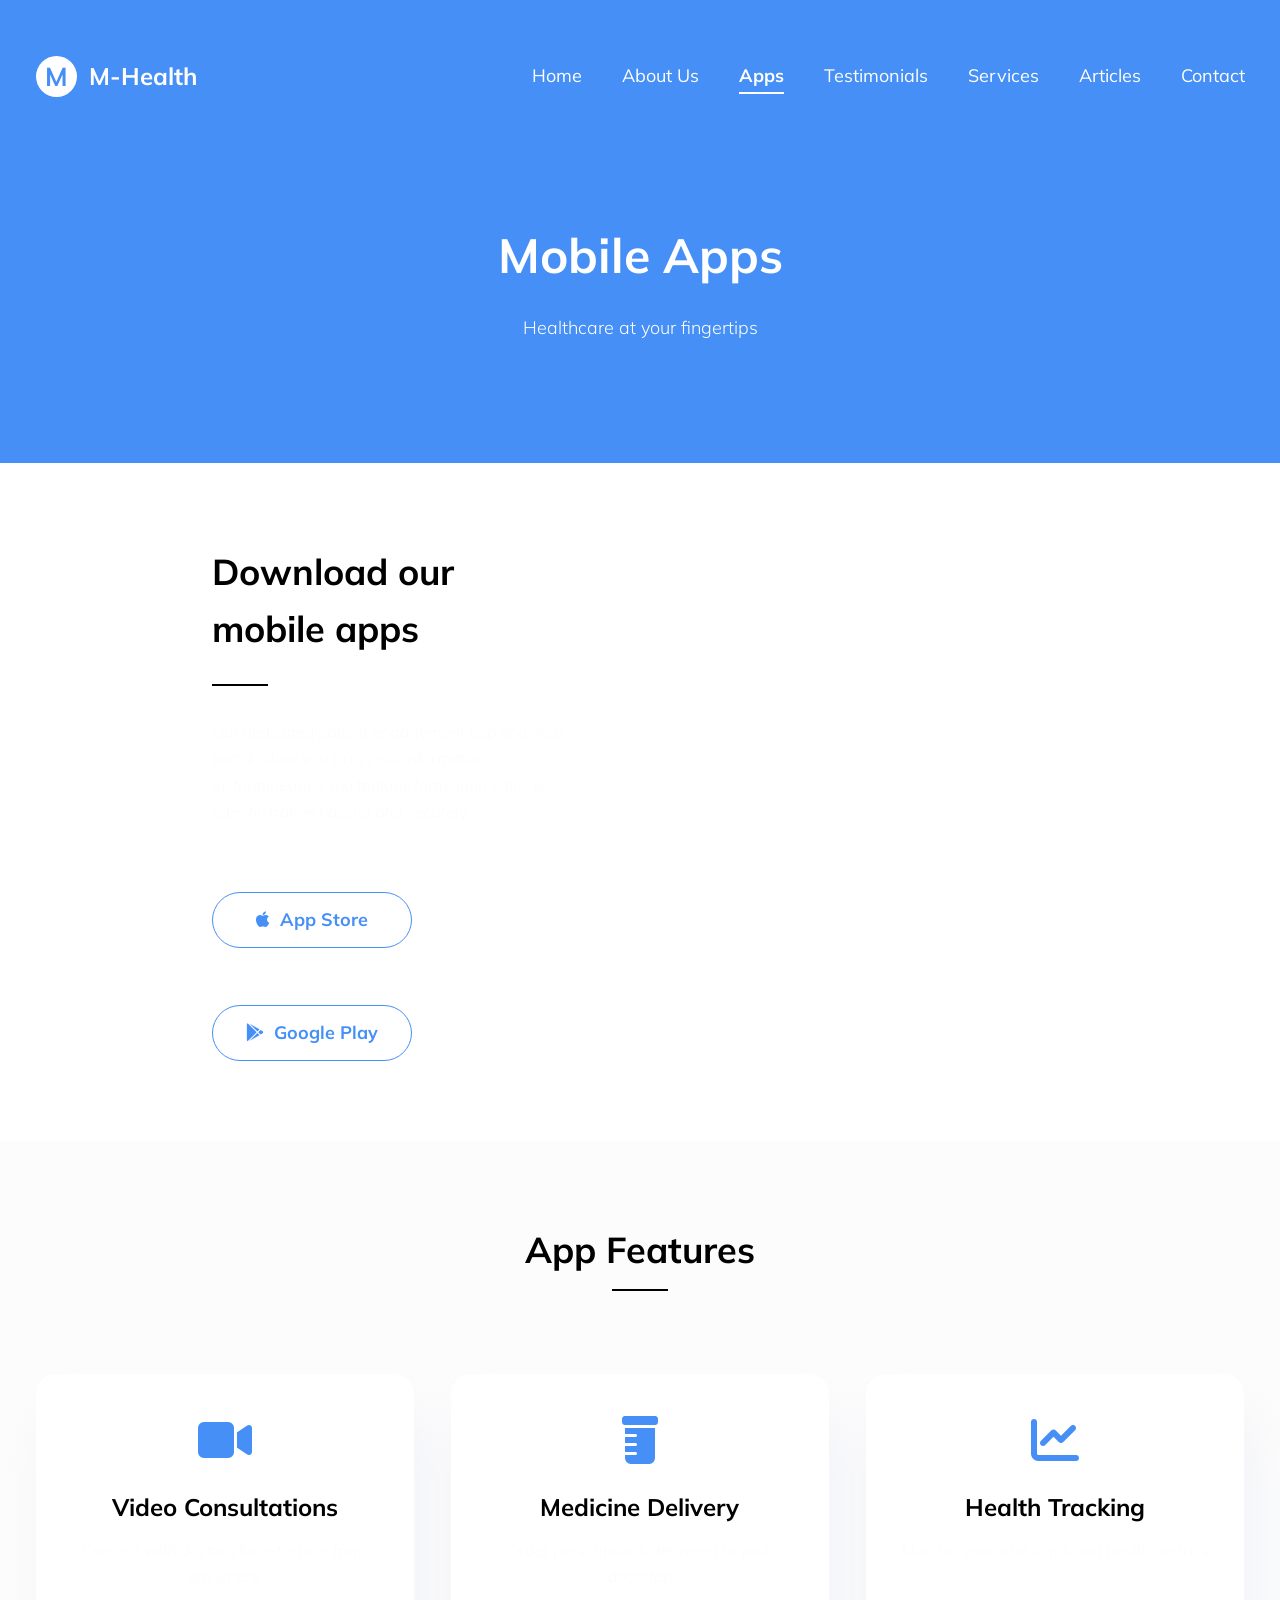
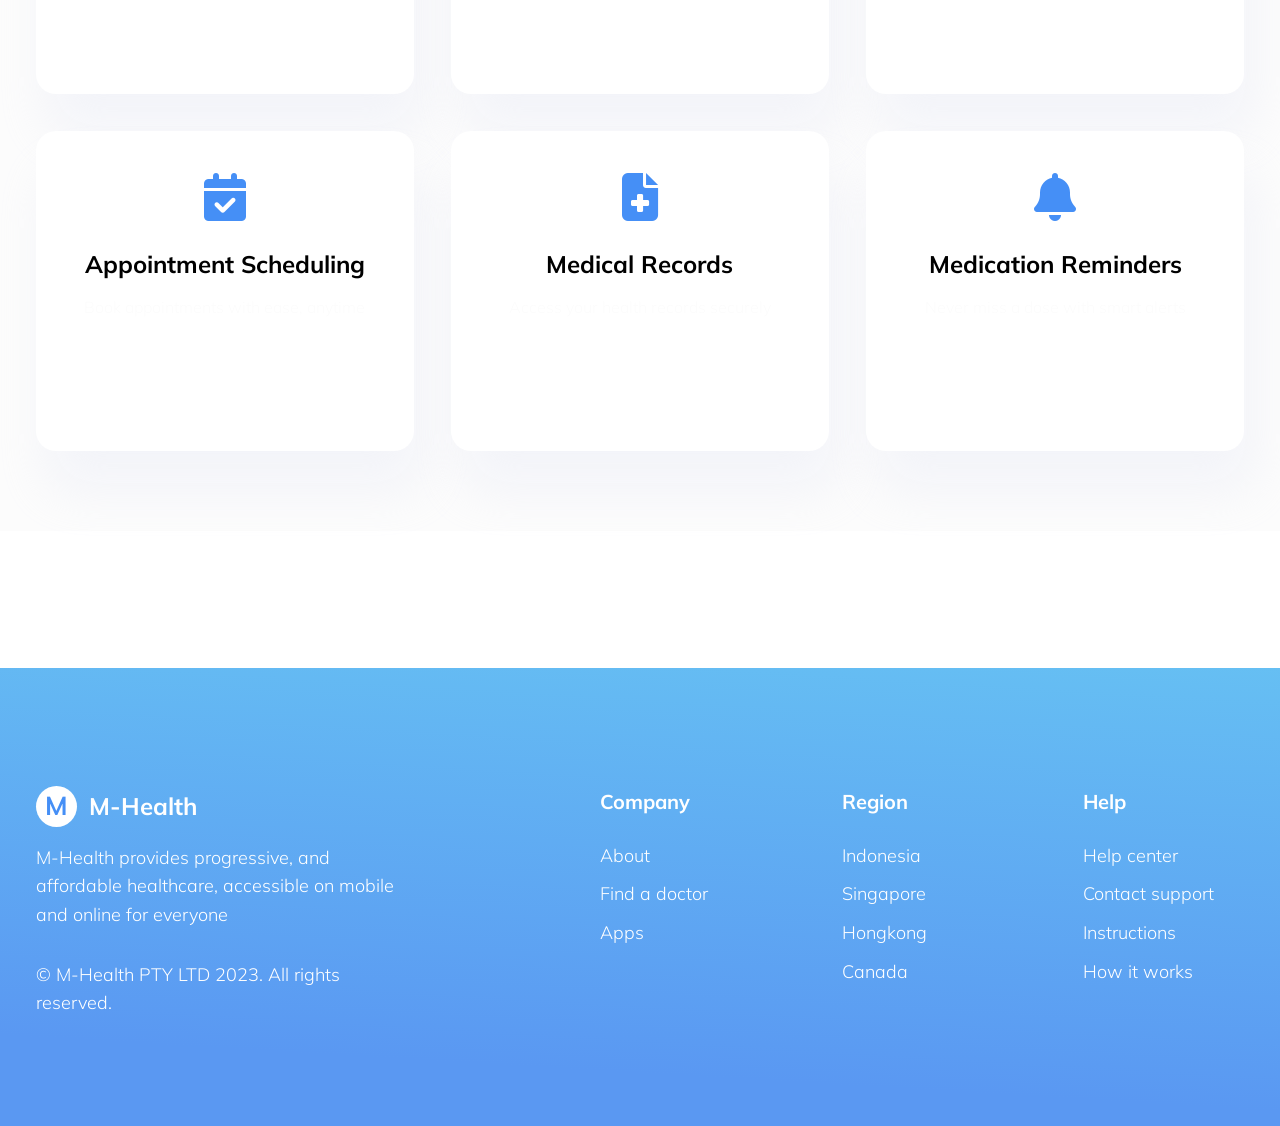
==== apps.html @ 5f9c0280 "updated some pages" ====
<!doctype html>
<html>
  <head>
    <meta charset="utf-8" />
    <meta http-equiv="X-UA-Compatible" content="IE=edge" />
    <title>M-Health - Mobile Apps</title>
    <meta name="description" content="Download our mobile apps" />
    <meta name="viewport" content="width=device-width, initial-scale=1" />
    <!-- font awesome -->
    <link
      rel="stylesheet"
      href="https://cdnjs.cloudflare.com/ajax/libs/font-awesome/6.4.0/css/all.min.css"
      integrity="sha512-iecdLmaskl7CVkqkXNQ/ZH/XLlvWZOJyj7Yy7tcenmpD1ypASozpmT/E0iPtmFIB46ZmdtAc9eNBvH0H/ZpiBw=="
      crossorigin="anonymous"
      referrerpolicy="no-referrer"
    />
    <!-- custom css -->
    <link rel="stylesheet" href="assets/css/main.css" />
    <link rel="stylesheet" href="assets/css/utilities.css" />
    <!-- normalize.css -->
    <link
      rel="stylesheet"
      href="https://cdnjs.cloudflare.com/ajax/libs/normalize/8.0.1/normalize.min.css"
      integrity="sha512-NhSC1YmyruXifcj/KFRWoC561YpHpc5Jtzgvbuzx5VozKpWvQ+4nXhPdFgmx8xqexRcpAglTj9sIBWINXa8x5w=="
      crossorigin="anonymous"
      referrerpolicy="no-referrer"
    />
  </head>
  <body>
    <div class="page-wrapper">
      <!-- header -->
      <header class="header" style="min-height: auto; padding-bottom: 60px;">
        <nav class="navbar">
          <div class="container">
            <div
              class="navbar-content d-flex justify-content-between align-items-center"
            >
              <div
                class="brand-and-toggler d-flex align-items-center justify-content-between"
              >
                <a href="index.html" class="navbar-brand d-flex align-items-center">
                  <span class="brand-shape d-inline-block text-white">M</span>
                  <span class="brand-text fw-7">M-Health</span>
                </a>
                <button type="button" class="d-none navbar-show-btn">
                  <i class="fas fa-bars"></i>
                </button>
              </div>

              <div class="navbar-box">
                <button type="button" class="navbar-hide-btn">
                  <i class="fas fa-times"></i>
                </button>

                <ul class="navbar-nav d-flex align-items-center">
                  <li class="nav-item">
                    <a href="index.html" class="nav-link text-white text-nowrap">Home</a>
                  </li>
                  <li class="nav-item">
                    <a href="about.html" class="nav-link text-white text-nowrap">About Us</a>
                  </li>
                  <li class="nav-item">
                    <a href="apps.html" class="nav-link text-white nav-active text-nowrap">Apps</a>
                  </li>
                  <li class="nav-item">
                    <a href="testimonials.html" class="nav-link text-white text-nowrap">Testimonials</a>
                  </li>
                  <li class="nav-item">
                    <a href="services.html" class="nav-link text-white text-nowrap">Services</a>
                  </li>
                  <li class="nav-item">
                    <a href="articles.html" class="nav-link text-white text-nowrap">Articles</a>
                  </li>
                  <li class="nav-item">
                    <a href="contact.html" class="nav-link text-white text-nowrap">Contact</a>
                  </li>
                </ul>
              </div>
            </div>
          </div>
        </nav>

        <div class="container">
          <div class="text-center" style="padding: 40px 0;">
            <h1 class="text-white" style="font-size: 48px;">Mobile Apps</h1>
            <p class="text-white" style="font-size: 18px; max-width: 600px; margin: 20px auto;">Healthcare at your fingertips</p>
          </div>
        </div>
      </header>
      <!-- end of header -->

      <main>
        <section class="sc-grid-two" style="padding: 80px 0;">
          <div class="container">
            <div class="grid-content d-grid align-items-center">
              <div class="grid-text">
                <div class="content-wrapper text-start">
                  <div class="title-box">
                    <h3 class="title-box-name">Download our mobile apps</h3>
                    <div class="title-separator mx-auto"></div>
                  </div>
                  <p class="text title-box-text">
                    Our dedicated patient engagement app and web portal allow
                    you to access information instantaneously (no tedious form,
                    long calls, or administrative hassle) and securely
                  </p>
                  <div style="display: flex; gap: 20px; margin-top: 30px; flex-wrap: wrap;">
                    <a href="#" class="btn btn-primary-outline">
                      <i class="fab fa-apple" style="margin-right: 10px;"></i>
                      App Store
                    </a>
                    <a href="#" class="btn btn-primary-outline">
                      <i class="fab fa-google-play" style="margin-right: 10px;"></i>
                      Google Play
                    </a>
                  </div>
                </div>
              </div>
              <div class="grid-img">
                <img src="assets/images/download-image.png" alt="" />
              </div>
            </div>
          </div>
        </section>

        <section class="sc-grid-one" style="background-color: var(--clr-gray); padding: 80px 0;">
          <div class="container">
            <div class="title-box text-center">
              <h3 class="title-box-name">App Features</h3>
              <div class="title-separator mx-auto"></div>
            </div>
            <div class="services-list">
              <div class="services-item" style="text-align: center;">
                <div class="item-icon">
                  <i class="fas fa-video" style="font-size: 48px; color: var(--clr-blue);"></i>
                </div>
                <h5 class="item-title fw-7">Video Consultations</h5>
                <p class="text">Connect with doctors face-to-face from anywhere</p>
              </div>
              <div class="services-item" style="text-align: center;">
                <div class="item-icon">
                  <i class="fas fa-prescription-bottle" style="font-size: 48px; color: var(--clr-blue);"></i>
                </div>
                <h5 class="item-title fw-7">Medicine Delivery</h5>
                <p class="text">Order prescriptions delivered to your doorstep</p>
              </div>
              <div class="services-item" style="text-align: center;">
                <div class="item-icon">
                  <i class="fas fa-chart-line" style="font-size: 48px; color: var(--clr-blue);"></i>
                </div>
                <h5 class="item-title fw-7">Health Tracking</h5>
                <p class="text">Monitor your vital signs and health metrics</p>
              </div>
              <div class="services-item" style="text-align: center;">
                <div class="item-icon">
                  <i class="fas fa-calendar-check" style="font-size: 48px; color: var(--clr-blue);"></i>
                </div>
                <h5 class="item-title fw-7">Appointment Scheduling</h5>
                <p class="text">Book appointments with ease, anytime</p>
              </div>
              <div class="services-item" style="text-align: center;">
                <div class="item-icon">
                  <i class="fas fa-file-medical" style="font-size: 48px; color: var(--clr-blue);"></i>
                </div>
                <h5 class="item-title fw-7">Medical Records</h5>
                <p class="text">Access your health records securely</p>
              </div>
              <div class="services-item" style="text-align: center;">
                <div class="item-icon">
                  <i class="fas fa-bell" style="font-size: 48px; color: var(--clr-blue);"></i>
                </div>
                <h5 class="item-title fw-7">Medication Reminders</h5>
                <p class="text">Never miss a dose with smart alerts</p>
              </div>
            </div>
          </div>
        </section>
      </main>

      <footer class="footer">
        <div class="container">
          <div class="footer-content">
            <div class="footer-list d-grid text-white">
              <div class="footer-item">
                <a href="index.html" class="navbar-brand d-flex align-items-center">
                  <span class="brand-shape d-inline-block text-white">M</span>
                  <span class="brand-text fw-7">M-Health</span>
                </a>
                <p class="text-white">
                  M-Health provides progressive, and affordable healthcare,
                  accessible on mobile and online for everyone
                </p>
                <p class="text-white copyright-text">
                  &copy; M-Health PTY LTD 2023. All rights reserved.
                </p>
              </div>

              <div class="footer-item">
                <h3 class="footer-item-title">Company</h3>
                <ul class="footer-links">
                  <li><a href="about.html">About</a></li>
                  <li><a href="services.html">Find a doctor</a></li>
                  <li><a href="apps.html">Apps</a></li>
                </ul>
              </div>

              <div class="footer-item">
                <h3 class="footer-item-title">Region</h3>
                <ul class="footer-links">
                  <li><a href="#">Indonesia</a></li>
                  <li><a href="#">Singapore</a></li>
                  <li><a href="#">Hongkong</a></li>
                  <li><a href="#">Canada</a></li>
                </ul>
              </div>

              <div class="footer-item">
                <h3 class="footer-item-title">Help</h3>
                <ul class="footer-links">
                  <li><a href="contact.html">Help center</a></li>
                  <li><a href="contact.html">Contact support</a></li>
                  <li><a href="about.html">Instructions</a></li>
                  <li><a href="about.html">How it works</a></li>
                </ul>
              </div>
            </div>
          </div>
        </div>

        <div class="footer-element-1">
          <img src="assets/images/element-img-4.png" alt="" />
        </div>
        <div class="footer-element-2">
          <img src="assets/images/element-img-5.png" alt="" />
        </div>
      </footer>
    </div>

    <!-- jquery cdn -->
    <script
      src="https://code.jquery.com/jquery-3.6.4.js"
      integrity="sha256-a9jBBRygX1Bh5lt8GZjXDzyOB+bWve9EiO7tROUtj/E="
      crossorigin="anonymous"
    ></script>
    <!-- custom js -->
    <script src="assets/js/script.js"></script>
  </body>
</html>
---- assets/css/main.css ----
@import url('https://fonts.googleapis.com/css2?family=Mulish:ital,wght@0,200;0,300;0,400;0,500;0,600;0,700;0,800;0,900;0,1000;1,200;1,300;1,400;1,500;1,600;1,700;1,800;1,900;1,1000&display=swap');


:root{
    --clr-blue: #458ff6;
    --clr-black: #000;
    --clr-white: #fff;
    --clr-gray: #fcfcfc;
    --clr-dark-blue: #233348;
    --clr-dark-purple: #1f1534;
    --font-family-mulish: 'Mulish', sans-serif;
    --transition-default: all 300ms ease-in-out;
}

html{
    scroll-behavior: smooth;
    -moz-osx-font-smoothing: grayscale;
    -webkit-font-smoothing: antialiased;
    text-rendering: optimizeLegibility;
    -webkit-text-size-adjust: 100%;
}

/* some resets & configuration */
*,
*::before,
*::after{
    box-sizing: border-box;
    margin: 0;
    padding: 0;
}

ul, ol{
    list-style-type: none;
}
a{
    text-decoration: none;
    color: unset;
    transition: var(--transition-default);
}

a:focus, a:hover{
    color: unset;
}

img, picture, video, canvas, svg{
    max-width: 100%;
    display: block;
}
input, button, textarea, select{
    font: inherit;
    outline: 0;
}
h1, h2, h3, h4, h5, h6{
    overflow-wrap: break-word;
}
textarea{
    resize: none;
}
img, object, embed, video{
    max-width: 100%;
}

body{
    font-family: var(--font-family-mulish);
    line-height: 1.6;
    height: 100%;
    font-weight: 300;
}

button{
    background-color: transparent;
    border: none;
    cursor: pointer;
}
.page-wrapper{
    overflow: hidden!important;
}

/* header section  & navbar */
.header{
    position: relative;
    min-height: 100vh;
    background-color: var(--clr-blue);
}
.header *{
    color: var(--clr-white);
}
.navbar{
    padding: 56px 0 80px 0;
}
.brand-and-toggler{
    width: 100%;
}
.navbar-content{
    height: 41px;
}
.navbar-brand .brand-shape{
    width: 41px;
    height: 41px;
    border-radius: 50%;
    background-color: var(--clr-white);
    font-size: 26px;
    display: flex;
    align-items: center;
    justify-content: center;
    font-weight: 700;
    margin-right: 12px;
    color: var(--clr-blue);
}

.navbar-brand .brand-text{
    color: var(--clr-white);
    font-size: 24px;
}
.nav-item{
    margin-left: 40px;
}
.nav-link{
    font-weight: 400;
    font-size: 18px;
}
.nav-link:hover{
    opacity: 0.9;
}
.nav-link.nav-active{
    position: relative;
    color: var(--clr-white);
    font-weight: 700;
    opacity: 1;
}
.nav-link.nav-active::after{
    content: "";
    position: absolute;
    bottom: -7px;
    left: 0;
    width: 100%;
    height: 2px;
    background-color: var(--clr-white);
}
.navbar-show-btn{
    font-size: 24px;
    cursor: pointer;
}

.navbar-hide-btn{
    display: none;
    cursor: pointer;
    transition: var(--transition-default);
}
.navbar-hide-btn:hover{
    opacity: 0.8;
}
.element-one{
    position: absolute;
    top: calc(56px + 41px + 63px);
    left: 0;
}
.element-one img{
    width: 60px;
    margin-left: 60px;
}

/* banner */
.banner-title{
    font-size: 48px;
    line-height: 1.166;
}
.banner-content{
    display: grid;
    column-gap: 20px;
    grid-template-columns: repeat(2, 1fr);
    align-items: center;
}
.banner-left .content-wrapper{
    /* max-width: 445px; */
    margin-left: 80px;
}
.banner-left .content-wrapper p{
    max-width: 340px;
}
.banner-left .text{
    margin-top: 25px;
    margin-bottom: 45px;
}

/* services */
.sc-services{
    padding-top: 179px;
    padding-bottom: 115.9px;
    position: relative;
    overflow: hidden;
}
.sc-services .content-wrapper{
    max-width: 670px;
    margin-right: auto;
    margin-left: auto;
}
.sc-services .content-wrapper .text{
    line-height: 1.6667;
}
.services-list{
    margin-top: calc(83px - 18.5px);
    margin-bottom: -18.5px;
    margin-right: -18.5px;
    margin-left: -18.5px;
    display: flex;
    flex-wrap: wrap;
}
.services-item{
    box-shadow: 10px 40px 50px 0px #e5e9f666;
    background-color: var(--clr-white);
    border-radius: 20px;
    width: 320px;
    min-height: 320px;
    padding: 42px 32px;
    margin: 18.5px;
    width: calc(33.3333% - 37px);
    transition: var(--transition-default);
}
.services-item:hover{
    box-shadow:  rgba(0, 0, 0, 0.1) 0 20px 25px -5px, rgba(0, 0, 0, 0.04) 0 10px 10px -5px;
}
.services-item .item-title{
    font-size: 24px;
    margin-top: 22px;
    margin-bottom: 12px;
}
.services-shape{
    position: absolute;
    z-index: -1;
    top: 290px;
    left: -70px;
}
.services-main-btn{
    margin-top: 69px;
}

/* grid block one */
.grid-content .content-wrapper{
    max-width: 360px;
}
.grid-content{
    grid-template-columns: repeat(2, 1fr);
    column-gap: 137px;
}
.grid-content .title-box .title-separator{
    margin-left: 0;
    margin-top: 26px;
}
.title-box-text{
    margin-bottom: 24px;
}
.grid-content .text{
    line-height: 1.667;
}
.grid-content .btn{
    margin-top: 37px;
}

/* grid one */
.sc-grid-one{
    padding: 115.5px 0 114.5px 0;
    background-color: var(--clr-gray);
}
.sc-grid-one .grid-content .title-box .title-separator{
    background-color: var(--clr-white);
}

/* grid two */
.sc-grid-two{
    padding: 114.5px 0 125px 0;
}
.sc-grid-two .grid-content .grid-img{
    order: 2;
    margin-right: 60px;
}
/* .sc-grid-two .grid-content .grid-text .content-wrapper{
    max-width: 480px;
} */
.sc-grid-two .btn:hover img{
    filter: invert(100%) brightness(100);
}
.sc-grid-two .grid-content .grid-text{
    margin-left: auto;
}
.sc-grid-two .btn img{
    margin-left: 7px;
}

/* feedback section */
.sc-feedback{
    padding: 125px 0 138px 0;
}
.feedback-content{
    max-width: 1120px;
    background: linear-gradient(208.18deg, #67c3f3 9.05%, #5a98f2 76.74%);
    border-radius: 24px;
    margin-right: auto;
    margin-left: auto;
    min-height: 425px;
    position: relative;
}
.feedback-content .title-box{
    padding-top: 61px;
}
.feedback-content .title-box .title-separator{
    background-color: var(--clr-white);
}
.feedback-content .feedback-element{
    position: absolute;
    right: -50px;
    top: -15px;
    z-index: 1;
}
.feedback-content .feedback-element-2{
    position: absolute;
    bottom: 50px;
    left: -52px;
    z-index: -1;
}
.feedback-item .item-left .item-info{
    margin-left: 29px;
}
.feedback-item{
    padding: 66px 124px 86px;
    align-items: center;
    grid-template-columns: repeat(2, 1fr);
    column-gap: 111px;
}
.feedback-item .item-img{
    width: 141px;
    height: 141px;
    border-radius: 50%;
    overflow: hidden;
    border: 4px solid var(--clr-white);
}
.feedback-item .item-img img{
    width: 100%;
    height: 100%;
    object-fit: cover;
    object-position: 50%;
}
.feedback-item .item-info .name{
    font-size: 22px;
}
.feedback-item .item-info .designation{
    font-size: 18px;
}
.feedback-item .item-right{
    max-width: 340px;
    line-height: 1.57;
}
.feedback-list{
    position: relative;
}
.feedback-list .owl-dots{
    position: absolute;
    left: 50%;
    transform: translateX(-50%);
    top: calc(100% + 40px);
}
.feedback-list .owl-dots .owl-dot span{
    background-color: var(--clr-blue)!important;
    opacity: 0.3;
}
.feedback-list .owl-dots .owl-dot:hover span{
    background-color: var(--clr-blue)!important;
    opacity: 1;
}
.feedback-list .owl-dots .owl-dot.active span{
    opacity: 1;
}
.feedback-list .owl-nav{
    position: absolute;
    top: calc(100% + 24px);
    left: 50%;
    transform: translateX(-50%);
}
.feedback-list .owl-nav button:hover{
    background-color:transparent!important;
    color: var(--clr-blue)!important;
}
.feedback-list .owl-nav .owl-prev{
    margin-right: 286px;
}
.feedback-list .owl-nav{
    color: var(--clr-blue);
    opacity: 1;
}
.feedback-list .owl-nav .disabled{
    opacity: 0.3;
}

/* articles */
.sc-articles{
    position: relative;
    padding: 108px 0 64.5px 0;
}
.articles-item{
    box-shadow: 10px 40px 50px 0px #e5e9f666;
    border-radius: 20px;
    background-color: var(--clr-white);
    max-width: 350px;
}
.articles-list{
    margin-right: -17px;
    margin-left: -17px;
    margin-top: 79px;
}
.articles-shape{
    position: absolute;
    right: 0;
    top: 200px;
    z-index: -1;
}
.articles-item{
    width: calc(33.3333% - 34px);
    overflow: hidden;
    margin: 0 17px;
    transition: var(--transition-default);
}
.articles-item:hover{
    box-shadow: rgba(0, 0, 0, 0.1) 0px 20px 25px -5px, rgba(0, 0, 0, 0.04) 0px 10px 10px -5px;
}
.articles-item .item-img{
    height: 246px;
    overflow: hidden;
}
.articles-item .item-img img{
    width: 100%;
    height: 100%;
    object-fit: cover;
}
.articles-item .item-body{
    padding: 24px 33px 35px;
}
.articles-item .item-title{
    font-weight: 700;
    line-height: 1.52;
    font-size: 21px;
    margin-bottom: 12px;
}
.articles-item .text{
    font-weight: 300;
    font-size: 16px;
    margin-bottom: 25px;
}
.articles-item .item-link-text{
    font-weight: 600;
    font-size: 17px;
}
.articles-item .item-link-icon{
    margin-left: 12px;
}
.articles-item .item-link:hover{
    color: #1472f4;
}
.articles-content{
    position: relative;
}
.articles-element{
    position: absolute;
    top: 105px;
    left: -5px;
    z-index: -1;
}

/* footer */
.footer{
    margin-top: 136.6px;
    background: linear-gradient(183.41deg, #67c3f3 -8.57%, #5a98f2 82.96%);
    padding-top: 118px;
    padding-bottom: 109px;
    position: relative;
}

.footer .navbar-brand{
    margin-bottom: 17px;
}

.footer .navbar-brand .brand-shape{
    background-color: var(--clr-white);
    color: var(--clr-blue);
}
.footer .navbar-brand .brand-text{
    color: var(--clr-white);
}

.footer-list{
    grid-template-columns: 3fr 1fr 1fr 1fr;
    column-gap: 80px;
    row-gap: 40px;
}
.footer-item:nth-child(1){
    padding-right: 100px;
}
.footer-item:nth-child(1) p{
    font-weight: 300;
    font-size: 18px;
}
.footer-item:nth-child(1) .copyright-text{
    margin-top: 31px;
    line-height: 1.55;
}
.footer-item-title{
    font-weight: 700;
    font-size: 20px;
    margin-bottom: 24px;
}
.footer-links li a{
    font-weight: 300;
    font-size: 18px;
}
.footer-links li a:hover{
    opacity: 0.95;
    text-decoration: underline;
}
.footer-links li{
    margin-bottom: 10px;
}
.footer-element-1{
    bottom: 0;
    left: 0;
    position: absolute;
}
.footer-element-2{
    position: absolute;
    right: 91px;
    top: -70px;
    z-index: 1;
}

/* Media queries */
@media screen and (max-width: 1120px){
    .feedback-list .feedback-item{
        column-gap: 40px;
    }

    .footer-item:nth-child(1){
        padding-right: 0;
    }

    .footer-list{
        grid-template-columns: repeat(2, 1fr);
    }
}

@media screen and (max-width: 992px){
    .navbar .navbar-show-btn{
        display: block;
    }

    .navbar .navbar-hide-btn i{
        color: var(--clr-black);
    }

    .navbar-box{
        position: fixed;
        right: 0;
        top: 0;
        width: 280px;
        height: 100%;
        box-shadow: rgba(149, 157, 165, 0.4) 0px 8px 24px;
        z-index: 999;
        background-color: var(--clr-white);
        padding: 48px 32px 24px;
        transform: translateX(100%);
        transition: var(--transition-default);
    }

    .navbar-box-show{
        transform: translateX(0);
    }

    .navbar-box .nav-link{
        color: var(--clr-black);
        position: relative;
        padding-bottom: 8px;
    }

    .navbar-box .nav-link::after{
        content: "";
        position: absolute;
        top: 100%;
        left: 50%;
        transform: translateX(-50%);
        height: 1px;
        width: 0;
        background-color: var(--clr-blue);
        transition: var(--transition-default);
    }
    .navbar-box .nav-link:hover{
        color: var(--clr-blue);
    }
    .navbar-box .nav-link:hover::after{
        width: 100%;
    }
    .navbar-box .nav-link.nav-active{
        color: var(--clr-blue);
    }
    .navbar-box .nav-item{
        margin: 12px 0;
    }
    .navbar-box .navbar-nav{
        flex-direction: column;
    }
    .navbar-box .navbar-hide-btn{
        display: block;
        position: absolute;
        right: 16px;
        top: 16px;
        font-size: 24px;
    }

    /* banner */
    .banner-content{
        column-gap: 36px;
        grid-template-columns: repeat(1, 1fr);
    }
    .banner .banner-left .content-wrapper{
        max-width: 540px;
        margin-right: auto;
        margin-left: auto;
        text-align: center;
    }
    .banner-left .content-wrapper p{
        max-width: 100%;
    }
    .banner .banner-right{
        justify-content: center;
        margin-top: 40px;
        max-width: 480px;
        margin-right: 80px;
        margin-left: auto;
        width: 60%;
    }

    /* services */
    .sc-services{
        padding-top: 80px!important;
        padding-bottom: 80px!important;
        position: relative;
        overflow: hidden;
    }

    .services-item{
        width: calc(50% - 37px);
    }

    .sc-services{
        padding-top: 120px;
        padding-bottom: 115.5px;
    }
    .services-shape{
        width: 70%;
        top: 340px;
    }

    /* grid one */
    .sc-grid-one, .sc-grid-two{
        padding: 100px 0;
    }

    /* .grid-content .content-wrapper{
        max-width: 600px;
        margin-left: auto;
        margin-right: auto;
        text-align: center;
    } */
    .grid-content{
        grid-template-columns: repeat(1, 1fr);
    }
    .grid-content .title-box .title-separator{
        margin-left: 50px;
    }
    .grid-content .grid-img{
        max-width: 480px;
        margin-right: auto;
        margin-left: auto;
        margin-bottom: 40px;
    }

    /* .sc-grid.sc-grid-two .grid-content .content-wrapper{
        max-width: 600px;
        margin-left: auto;
        margin-right: auto;
        text-align: center;
    } */
    .sc-grid-two .grid-content .grid-text{
        /* width: 100%; */
        margin-right: 0;
        margin-left: 0;
        margin-bottom: 60px;
    }

    /* feedback */
    .sc-feedback{
        padding: 120px;
    }
    .feedback-list .feedback-item{
        grid-template-columns: repeat(1, 1fr);
        padding: 32px;
    }
    .feedback-list .feedback-item .item-right{
        max-width: 100%;
        margin-top: 24px;
    }
    .feedback-list .owl-nav .owl-prev{
        margin-right: 200px;
    }
    .feedback-content .feedback-element{
        width: 40px;
        right: 5px;
        top: 5px;
    }
    .feedback-content .feedback-element-2{
        width: 50px;
        left: 0;
    }

    /* articles */
    .sc-articles{
        padding: 100px 0;
    }
    .articles-content .articles-item{
        width: calc(50% - 34px);
        overflow: hidden;
        margin: 17px;
    }
    .articles-shape{
        width: 50%;
    }
    .articles-element{
        top: 180px;
        width: 60px;
    }

    /* footer */
    .footer-element-1{
        width: 60px;
    }
    .footer-element-22{
        width: 60px;
        right: 0;
        top: -35px;
    }
}

@media screen and (max-width: 768px){
    /* navbar */
    .element-one img{
        width: 40px;
    }
    /* grid one */
    .sc-grid-one, .sc-grid-two{
        padding: 80px 0;
    }

    /* feedback */
    .sc-feedback{
        padding: 80px 0;
    }
    .feedback-list .feedback-item{
        padding-right: 20px;
        padding-left: 20px
    }
    .feedback-list .feedback-item .item-left{
        flex-direction: column;
    }
    .feedback-list .feedback-item .item-left .item-info{
        margin-left: 0;
        text-align: center;
        margin-top: 16px;
    }
    .feedback-list .owl-nav .owl-prev{
        margin-right: 120px;
    }

    /* articles */
    .sc-articles{
        padding: 80px 0;
    }

    /* footer */
    .footer-list{
        grid-template-columns: repeat(1, 1fr);
        text-align: center;
    }
    .footer-list .navbar-brand{
        justify-content: center;
    }
    .footer-list .footer-item:nth-child(1){
        max-width: 450px;
        margin-right: auto;
        margin-left: auto;
    }
}

@media screen and (max-width: 678px){
    .sc-services .services-list{
        margin-right: 0;
        margin-left: 0;
    }

    .services-list .services-item{
        width: 100%;
        margin: 12px 0;
    }

    .articles-list .articles-item{
        width: calc(100% - 34px);
        overflow: hidden;
        max-width: 100%;
    }
}

@media screen and (max-width: 576px){
    .services-item{
        text-align: center;
    }
    .services-item .item-icon img{
        margin-right: auto;
        margin-left: auto;
    }
}

@media screen and (max-width: 450px){
    .navbar-box{
        width: 100%;
    }
}
---- assets/css/utilities.css ----
/* utilities classes */
.container{
    margin: 0 auto;
    padding-right: 16px;
    padding-left: 16px;
    max-width: calc(1273px - 32px);
}
.loading-section{
    margin-right: 140px;
}

/* text stylings and colors */
.text{
    color: var(--clr-gray);
    mix-blend-mode: normal;
    font-weight: 300;
    font-style: normal;
}
.text-blue{color: var(--clr-blue);}
.text-black{color: var(--clr-black);}
.text-white{color: var(--clr-white);}
.text-gray{color: var(--clr-gray);}
.text-dark-purple{color: var(--clr-dark-purple);}

.text-uppercase{text-transform: uppercase;}
.text-capitalize{text-transform: capitalize;}
.text-lowercase{text-transform: lowercase;}
.text-center{text-align: center;}
.text-start{text-align: left;}
.text-end{text-align: right;}
.text-justify{text-align: justify;}
.text-nowrap{white-space: nowrap;}

/* backgrounds colors */
.bg-transparent{background-color: transparent;}
.bg-white{background-color: var(--clr-white);}
.bg-black{background-color: var(--clr-black);}
.bg-blue{background-color: var(--clr-blue);}
.bg-gray{background-color: var(--clr-gray);}
.bg-dark-purple{background-color: var(--clr-dark-purple);}

.op-01{opacity: 0.1;}
.op-02{opacity: 0.2;}
.op-03{opacity: 0.3;}
.op-04{opacity: 0.4;}
.op-05{opacity: 0.5;}
.op-06{opacity: 0.6;}
.op-07{opacity: 0.7;}
.op-08{opacity: 0.8;}
.op-09{opacity: 0.9;}

/* font weights */
.fw-3{font-weight: 300;}
.fw-4{font-weight: 400;}
.fw-5{font-weight: 500;}
.fw-6{font-weight: 600;}
.fw-7{font-weight: 700;}
.fw-8{font-weight: 800;}
.fw-9{font-weight: 900;}

/* display */
.d-block{display: block;}
.d-inline{display: inline;}
.d-inline-block{display: inline-block;}
.d-flex{display: flex;}
.d-inline-flex{display: inline-flex;}
.d-grid{display: grid;}
.d-none{display: none;}

/* flex */
.justify-content-start{justify-content: flex-start;}
.justify-content-end{justify-content: flex-end;}
.justify-content-center{justify-content: center;}
.align-items-center{align-items: center;}
.align-items-stretch{align-items: stretch;}
.align-items-end{align-items: flex-start;}
.align-items-start{align-items: flex-start;}
.align-items-baseline{align-items: baseline;}
.flex-column{flex-direction: column;}
.flex-row{flex-direction: row;}
.flex-wrap{flex-wrap: wrap;}

/* vertically and horizontally centered */
.flex-center{
    display: flex;
    align-items: center;
    justify-content: center;
}
.justify-content-between{justify-content: space-between;}

/* buttons */
.btn{
    min-width: 200px;
    height: 56px;
    border-radius: 54px;
    display: inline-flex;
    align-items: center;
    justify-content: center;
    font-weight: 700;
    font-size: 18px;
    color: var(--clr-white);
    transition: var(--transition-default);
}
.btn-second{
    min-width: 200px;
    height: 56px;
    border-radius: 54px;
    display: inline-flex;
    align-items: center;
    justify-content: center;
    font-weight: 700;
    font-size: 18px;
    color: var(--clr-white);
    background-color: var(--clr-blue);
    transition: var(--transition-default);
}
.btn-second:hover{
    color: var(--clr-white);
    background-color: #1472f4;
    box-shadow: rgba(17, 17, 26, 0.1) 0px 8px 24px, rgba(17, 17, 26, 0.1) 0px 16px 56px, rgba(17, 17, 26, 0.1) 0px 24px 80px;
}
.btn:hover{
    color: var(--clr-white);
    background-color: #1472f4;
    box-shadow: rgba(17, 17, 26, 0.1) 0px 8px 24px, rgba(17, 17, 26, 0.1) 0px 16px 56px, rgba(17, 17, 26, 0.1) 0px 24px 80px;
}
.btn-primary{
    background-color: var(--clr-blue);
}
.btn-primary-outline{
    border: 1.4px solid var(--clr-blue);
    color: var(--clr-blue);
}
.btn-secondary{
    background-color: var(--clr-white);
    color: var(--clr-blue);
}
.btn-white-outline{
    color: var(--clr-white);
    border: 1.4px solid var(--clr-white);
}
.btn-white-outline:hover{
    background-color: var(--clr-white);
    color: var(--clr-blue);
}

/* title */
.title-box .title-box-name{
    font-weight: 700;
    font-size: 36px;
}
.title-box .title-separator{
    height: 2px;
    background-color: var(--clr-black);
    width: 56px;
    margin-top: 10px;
    margin-bottom: 33px;
}

/* margin auto */
.mx-auto{
    margin-right: auto;
    margin-left: auto;
}

@media screen and (max-width: 992px){
    .title-box .title-box-name{
        font-size: 32px;
    }
}

.resize-animation-stopper *{
    animation: none!important;
    transition: none!important;
}
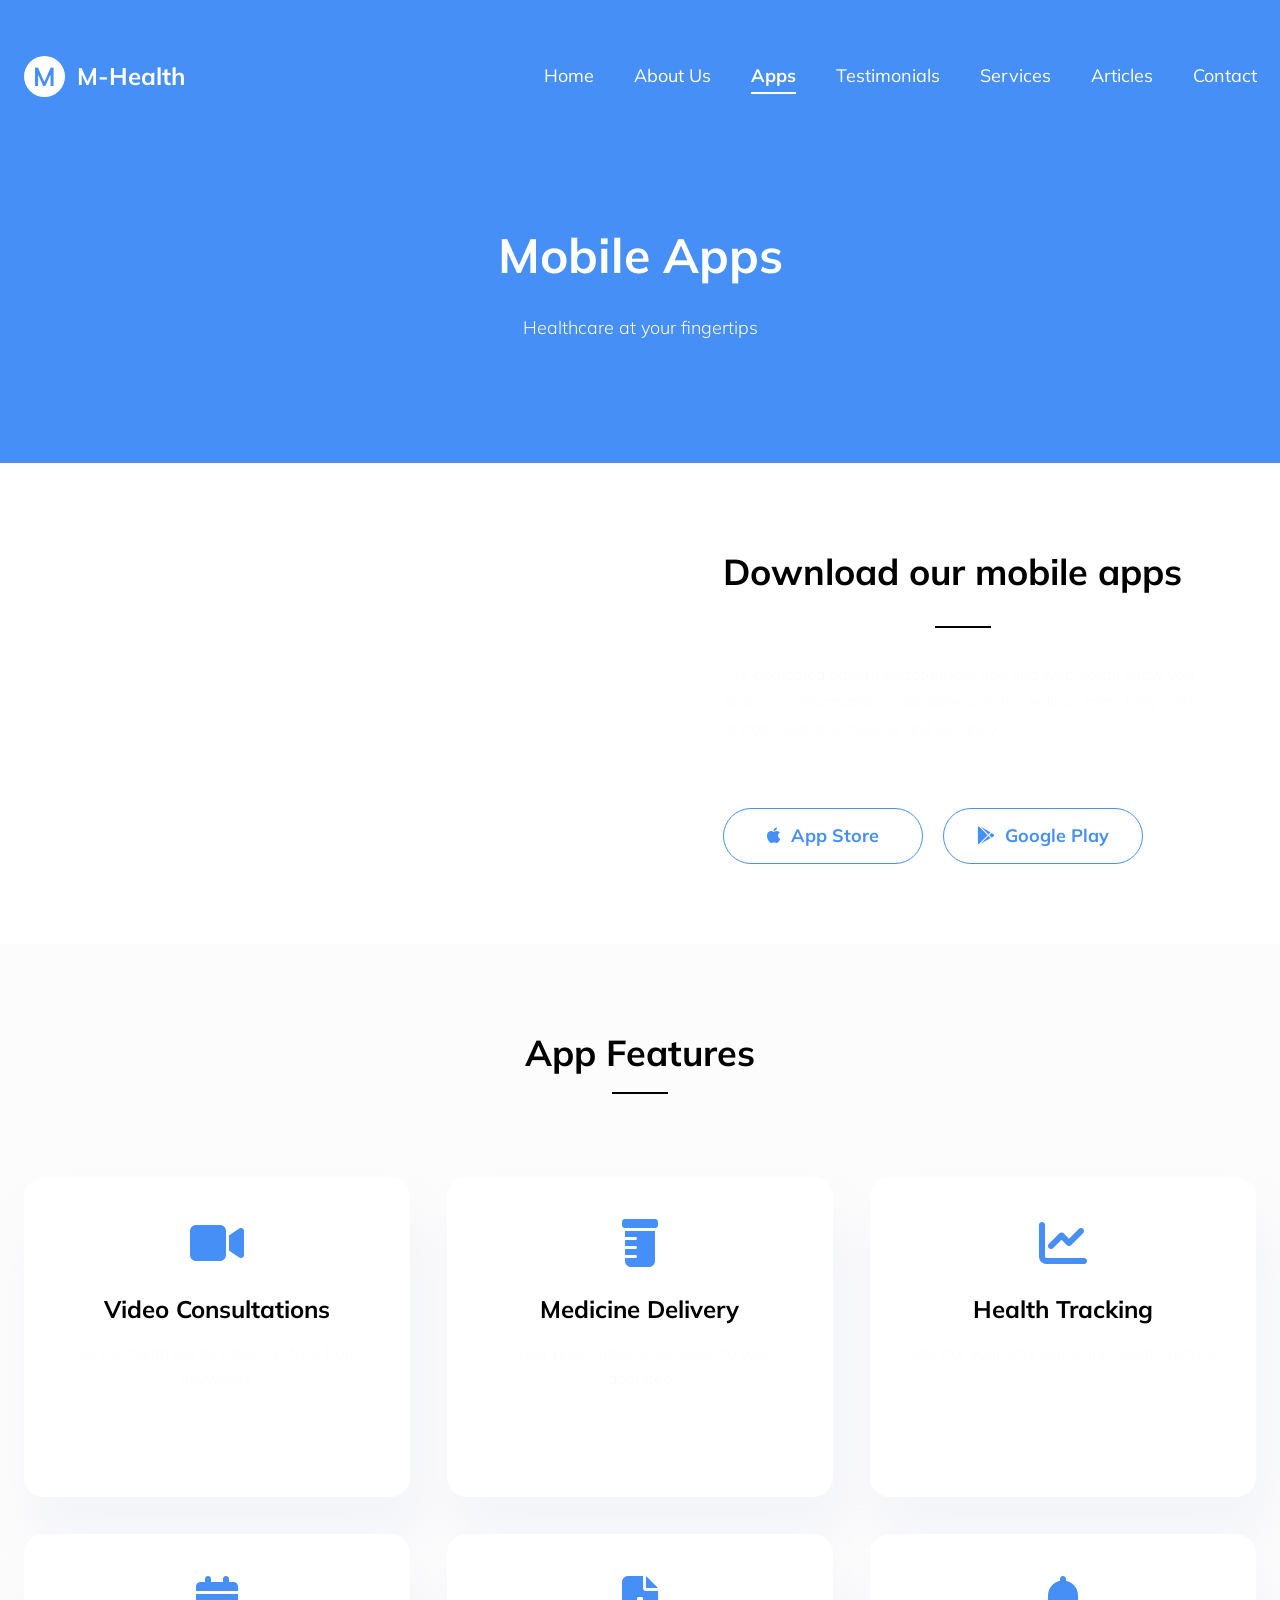
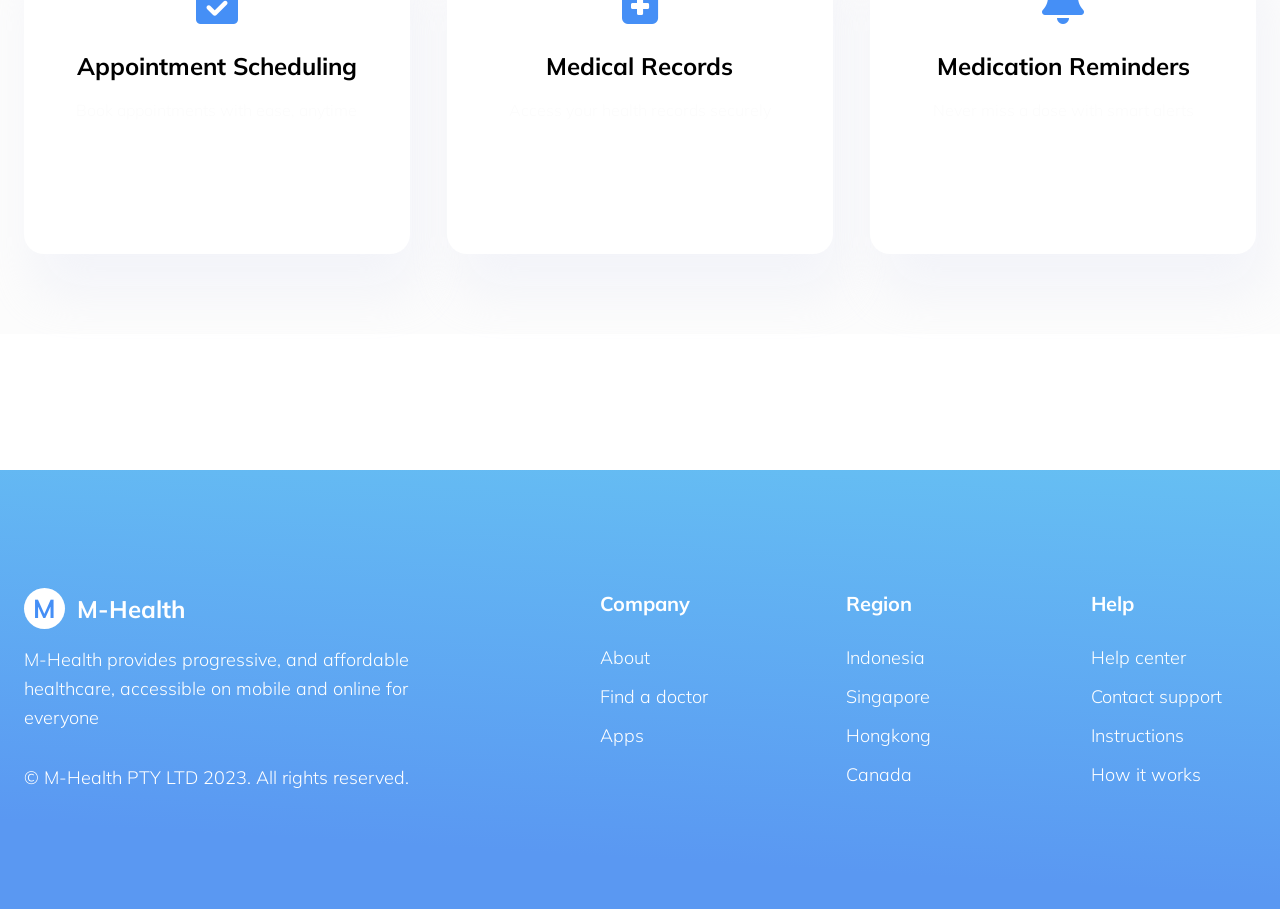
==== commit 91983b47: "deepseek css mobile responsiveness" ====
--- a/apps.html
+++ b/apps.html
@@ -26,7 +26,7 @@
       referrerpolicy="no-referrer"
     />
   </head>
-  <body>
+  <body class="apps-page">
     <div class="page-wrapper">
       <!-- header -->
       <header class="header" style="min-height: auto; padding-bottom: 60px;">
--- a/assets/css/main.css
+++ b/assets/css/main.css
@@ -1,5 +1,4 @@
 @import url('https://fonts.googleapis.com/css2?family=Mulish:ital,wght@0,200;0,300;0,400;0,500;0,600;0,700;0,800;0,900;0,1000;1,200;1,300;1,400;1,500;1,600;1,700;1,800;1,900;1,1000&display=swap');
-
 
 :root{
     --clr-blue: #458ff6;
@@ -172,7 +171,7 @@
     align-items: center;
 }
 .banner-left .content-wrapper{
-    /* max-width: 445px; */
+    max-width: 500px;
     margin-left: 80px;
 }
 .banner-left .content-wrapper p{
@@ -205,6 +204,7 @@
     margin-left: -18.5px;
     display: flex;
     flex-wrap: wrap;
+    justify-content: center;
 }
 .services-item{
     box-shadow: 10px 40px 50px 0px #e5e9f666;
@@ -237,14 +237,15 @@
 
 /* grid block one */
 .grid-content .content-wrapper{
-    max-width: 360px;
+    max-width: 480px;
+    margin: 0 auto;
 }
 .grid-content{
     grid-template-columns: repeat(2, 1fr);
-    column-gap: 137px;
+    column-gap: 60px;
+    align-items: center;
 }
 .grid-content .title-box .title-separator{
-    margin-left: 0;
     margin-top: 26px;
 }
 .title-box-text{
@@ -266,25 +267,46 @@
     background-color: var(--clr-white);
 }
 
-/* grid two */
+/* grid two - for apps page and others */
 .sc-grid-two{
     padding: 114.5px 0 125px 0;
 }
+.sc-grid-two .grid-content {
+    display: grid;
+    grid-template-columns: 1fr 1fr;
+    gap: 60px;
+    align-items: center;
+}
 .sc-grid-two .grid-content .grid-img{
     order: 2;
-    margin-right: 60px;
-}
-/* .sc-grid-two .grid-content .grid-text .content-wrapper{
-    max-width: 480px;
-} */
+}
 .sc-grid-two .btn:hover img{
     filter: invert(100%) brightness(100);
 }
-.sc-grid-two .grid-content .grid-text{
-    margin-left: auto;
-}
 .sc-grid-two .btn img{
     margin-left: 7px;
+}
+
+/* Specific for apps page - store buttons after image */
+.apps-page .sc-grid-two .grid-content .grid-img {
+    order: 1;
+}
+.apps-page .sc-grid-two .grid-content .grid-text {
+    order: 2;
+}
+
+/* Store buttons styling */
+.store-buttons {
+    display: flex;
+    gap: 20px;
+    margin-top: 30px;
+    flex-wrap: wrap;
+}
+.store-buttons .btn {
+    display: inline-flex;
+    align-items: center;
+    justify-content: center;
+    gap: 10px;
 }
 
 /* feedback section */
@@ -295,8 +317,7 @@
     max-width: 1120px;
     background: linear-gradient(208.18deg, #67c3f3 9.05%, #5a98f2 76.74%);
     border-radius: 24px;
-    margin-right: auto;
-    margin-left: auto;
+    margin: 0 auto;
     min-height: 425px;
     position: relative;
 }
@@ -403,8 +424,10 @@
     max-width: 350px;
 }
 .articles-list{
-    margin-right: -17px;
-    margin-left: -17px;
+    display: flex;
+    flex-wrap: wrap;
+    justify-content: center;
+    gap: 34px;
     margin-top: 79px;
 }
 .articles-shape{
@@ -415,8 +438,8 @@
 }
 .articles-item{
     width: calc(33.3333% - 34px);
+    min-width: 300px;
     overflow: hidden;
-    margin: 0 17px;
     transition: var(--transition-default);
 }
 .articles-item:hover{
@@ -487,9 +510,9 @@
 }
 
 .footer-list{
+    display: grid;
     grid-template-columns: 3fr 1fr 1fr 1fr;
-    column-gap: 80px;
-    row-gap: 40px;
+    gap: 80px;
 }
 .footer-item:nth-child(1){
     padding-right: 100px;
@@ -530,22 +553,19 @@
     z-index: 1;
 }
 
-/* Media queries */
-@media screen and (max-width: 1120px){
-    .feedback-list .feedback-item{
-        column-gap: 40px;
-    }
-
-    .footer-item:nth-child(1){
-        padding-right: 0;
-    }
-
-    .footer-list{
-        grid-template-columns: repeat(2, 1fr);
-    }
-}
-
-@media screen and (max-width: 992px){
+/* Media Queries for Responsiveness */
+@media screen and (max-width: 1200px) {
+    .grid-content {
+        gap: 40px;
+    }
+    
+    .banner-left .content-wrapper {
+        margin-left: 40px;
+    }
+}
+
+@media screen and (max-width: 992px) {
+    /* Mobile menu */
     .navbar .navbar-show-btn{
         display: block;
     }
@@ -612,220 +632,176 @@
         font-size: 24px;
     }
 
-    /* banner */
+    /* Banner */
     .banner-content{
-        column-gap: 36px;
-        grid-template-columns: repeat(1, 1fr);
-    }
-    .banner .banner-left .content-wrapper{
-        max-width: 540px;
-        margin-right: auto;
-        margin-left: auto;
+        grid-template-columns: 1fr;
         text-align: center;
     }
-    .banner-left .content-wrapper p{
-        max-width: 100%;
-    }
-    .banner .banner-right{
+    .banner-left .content-wrapper {
+        margin: 0 auto;
+        text-align: center;
+    }
+    .banner-left .content-wrapper p {
+        margin: 25px auto 45px;
+    }
+    .banner-right {
         justify-content: center;
         margin-top: 40px;
-        max-width: 480px;
-        margin-right: 80px;
-        margin-left: auto;
-        width: 60%;
-    }
-
-    /* services */
-    .sc-services{
-        padding-top: 80px!important;
-        padding-bottom: 80px!important;
-        position: relative;
-        overflow: hidden;
-    }
-
-    .services-item{
-        width: calc(50% - 37px);
-    }
-
-    .sc-services{
-        padding-top: 120px;
-        padding-bottom: 115.5px;
-    }
-    .services-shape{
-        width: 70%;
-        top: 340px;
-    }
-
-    /* grid one */
-    .sc-grid-one, .sc-grid-two{
-        padding: 100px 0;
-    }
-
-    /* .grid-content .content-wrapper{
-        max-width: 600px;
+    }
+
+    /* Grid sections */
+    .grid-content {
+        grid-template-columns: 1fr;
+        text-align: center;
+    }
+    .grid-content .title-box .title-separator {
+        margin: 10px auto 33px;
+    }
+    .grid-content .grid-img {
+        margin-bottom: 40px;
+        max-width: 400px;
         margin-left: auto;
         margin-right: auto;
+    }
+    
+    /* Reorder for apps page on mobile */
+    .apps-page .sc-grid-two .grid-content .grid-img {
+        order: 1;
+    }
+    .apps-page .sc-grid-two .grid-content .grid-text {
+        order: 2;
+    }
+
+    /* Services */
+    .services-item {
+        width: calc(50% - 37px);
+    }
+
+    /* Feedback */
+    .sc-feedback {
+        padding: 80px 0;
+    }
+    .feedback-item {
+        grid-template-columns: 1fr;
+        padding: 40px;
         text-align: center;
-    } */
-    .grid-content{
-        grid-template-columns: repeat(1, 1fr);
-    }
-    .grid-content .title-box .title-separator{
-        margin-left: 50px;
-    }
-    .grid-content .grid-img{
-        max-width: 480px;
-        margin-right: auto;
-        margin-left: auto;
-        margin-bottom: 40px;
-    }
-
-    /* .sc-grid.sc-grid-two .grid-content .content-wrapper{
-        max-width: 600px;
-        margin-left: auto;
-        margin-right: auto;
+    }
+    .feedback-item .item-left {
+        flex-direction: column;
         text-align: center;
-    } */
-    .sc-grid-two .grid-content .grid-text{
-        /* width: 100%; */
-        margin-right: 0;
+    }
+    .feedback-item .item-left .item-info {
         margin-left: 0;
-        margin-bottom: 60px;
-    }
-
-    /* feedback */
-    .sc-feedback{
-        padding: 120px;
-    }
-    .feedback-list .feedback-item{
-        grid-template-columns: repeat(1, 1fr);
-        padding: 32px;
-    }
-    .feedback-list .feedback-item .item-right{
+        margin-top: 20px;
+    }
+    .feedback-item .item-right {
         max-width: 100%;
-        margin-top: 24px;
-    }
-    .feedback-list .owl-nav .owl-prev{
-        margin-right: 200px;
-    }
-    .feedback-content .feedback-element{
+    }
+    .feedback-list .owl-nav .owl-prev {
+        margin-right: 150px;
+    }
+
+    /* Articles */
+    .articles-item {
+        width: calc(50% - 34px);
+    }
+
+    /* Footer */
+    .footer-list {
+        grid-template-columns: repeat(2, 1fr);
+        gap: 40px;
+    }
+    .footer-item:nth-child(1) {
+        grid-column: span 2;
+        padding-right: 0;
+    }
+}
+
+@media screen and (max-width: 768px) {
+    /* Banner */
+    .banner-title {
+        font-size: 36px;
+    }
+    
+    .element-one img {
         width: 40px;
-        right: 5px;
-        top: 5px;
-    }
-    .feedback-content .feedback-element-2{
-        width: 50px;
-        left: 0;
-    }
-
-    /* articles */
-    .sc-articles{
-        padding: 100px 0;
-    }
-    .articles-content .articles-item{
-        width: calc(50% - 34px);
-        overflow: hidden;
-        margin: 17px;
-    }
-    .articles-shape{
-        width: 50%;
-    }
-    .articles-element{
-        top: 180px;
-        width: 60px;
-    }
-
-    /* footer */
-    .footer-element-1{
-        width: 60px;
-    }
-    .footer-element-22{
-        width: 60px;
-        right: 0;
-        top: -35px;
-    }
-}
-
-@media screen and (max-width: 768px){
-    /* navbar */
-    .element-one img{
-        width: 40px;
-    }
-    /* grid one */
-    .sc-grid-one, .sc-grid-two{
-        padding: 80px 0;
-    }
-
-    /* feedback */
-    .sc-feedback{
-        padding: 80px 0;
-    }
-    .feedback-list .feedback-item{
-        padding-right: 20px;
-        padding-left: 20px
-    }
-    .feedback-list .feedback-item .item-left{
-        flex-direction: column;
-    }
-    .feedback-list .feedback-item .item-left .item-info{
-        margin-left: 0;
-        text-align: center;
-        margin-top: 16px;
-    }
-    .feedback-list .owl-nav .owl-prev{
-        margin-right: 120px;
-    }
-
-    /* articles */
-    .sc-articles{
-        padding: 80px 0;
-    }
-
-    /* footer */
-    .footer-list{
-        grid-template-columns: repeat(1, 1fr);
-        text-align: center;
-    }
-    .footer-list .navbar-brand{
-        justify-content: center;
-    }
-    .footer-list .footer-item:nth-child(1){
-        max-width: 450px;
-        margin-right: auto;
-        margin-left: auto;
-    }
-}
-
-@media screen and (max-width: 678px){
-    .sc-services .services-list{
-        margin-right: 0;
-        margin-left: 0;
-    }
-
-    .services-list .services-item{
+        margin-left: 20px;
+    }
+
+    /* Services */
+    .services-item {
         width: 100%;
         margin: 12px 0;
     }
 
-    .articles-list .articles-item{
-        width: calc(100% - 34px);
-        overflow: hidden;
-        max-width: 100%;
-    }
-}
-
-@media screen and (max-width: 576px){
-    .services-item{
+    /* Feedback */
+    .feedback-list .owl-nav .owl-prev {
+        margin-right: 100px;
+    }
+
+    /* Articles */
+    .articles-item {
+        width: 100%;
+        max-width: 350px;
+    }
+
+    /* Footer */
+    .footer-list {
+        grid-template-columns: 1fr;
         text-align: center;
     }
-    .services-item .item-icon img{
-        margin-right: auto;
-        margin-left: auto;
-    }
-}
-
-@media screen and (max-width: 450px){
-    .navbar-box{
+    .footer-item:nth-child(1) {
+        grid-column: span 1;
+    }
+    .footer .navbar-brand {
+        justify-content: center;
+    }
+}
+
+@media screen and (max-width: 576px) {
+    /* Buttons */
+    .btn, .btn-second {
+        min-width: 160px;
+        height: 48px;
+        font-size: 16px;
+    }
+
+    /* Store buttons */
+    .store-buttons {
+        flex-direction: column;
+        align-items: center;
+    }
+    .store-buttons .btn {
         width: 100%;
-    }
+        max-width: 250px;
+    }
+
+    /* Feedback */
+    .feedback-item {
+        padding: 30px 20px;
+    }
+    .feedback-list .owl-nav .owl-prev {
+        margin-right: 60px;
+    }
+
+    /* Title */
+    .title-box .title-box-name {
+        font-size: 28px;
+    }
+}
+
+@media screen and (max-width: 450px) {
+    .navbar-box {
+        width: 100%;
+    }
+    
+    .banner-title {
+        font-size: 28px;
+    }
+}
+
+/* Animation stopper */
+.resize-animation-stopper * {
+    animation: none !important;
+    transition: none !important;
 }
--- a/assets/css/utilities.css
+++ b/assets/css/utilities.css
@@ -1,95 +1,99 @@
 /* utilities classes */
-.container{
+.container {
     margin: 0 auto;
-    padding-right: 16px;
-    padding-left: 16px;
-    max-width: calc(1273px - 32px);
-}
-.loading-section{
-    margin-right: 140px;
+    padding: 0 20px;
+    max-width: 1273px;
+    width: 100%;
+}
+
+.loading-section {
+    margin: 0 auto;
+    width: 100%;
 }
 
 /* text stylings and colors */
-.text{
+.text {
     color: var(--clr-gray);
     mix-blend-mode: normal;
     font-weight: 300;
     font-style: normal;
 }
-.text-blue{color: var(--clr-blue);}
-.text-black{color: var(--clr-black);}
-.text-white{color: var(--clr-white);}
-.text-gray{color: var(--clr-gray);}
-.text-dark-purple{color: var(--clr-dark-purple);}
-
-.text-uppercase{text-transform: uppercase;}
-.text-capitalize{text-transform: capitalize;}
-.text-lowercase{text-transform: lowercase;}
-.text-center{text-align: center;}
-.text-start{text-align: left;}
-.text-end{text-align: right;}
-.text-justify{text-align: justify;}
-.text-nowrap{white-space: nowrap;}
+.text-blue { color: var(--clr-blue); }
+.text-black { color: var(--clr-black); }
+.text-white { color: var(--clr-white); }
+.text-gray { color: var(--clr-gray); }
+.text-dark-purple { color: var(--clr-dark-purple); }
+
+.text-uppercase { text-transform: uppercase; }
+.text-capitalize { text-transform: capitalize; }
+.text-lowercase { text-transform: lowercase; }
+.text-center { text-align: center; }
+.text-start { text-align: left; }
+.text-end { text-align: right; }
+.text-justify { text-align: justify; }
+.text-nowrap { white-space: nowrap; }
 
 /* backgrounds colors */
-.bg-transparent{background-color: transparent;}
-.bg-white{background-color: var(--clr-white);}
-.bg-black{background-color: var(--clr-black);}
-.bg-blue{background-color: var(--clr-blue);}
-.bg-gray{background-color: var(--clr-gray);}
-.bg-dark-purple{background-color: var(--clr-dark-purple);}
-
-.op-01{opacity: 0.1;}
-.op-02{opacity: 0.2;}
-.op-03{opacity: 0.3;}
-.op-04{opacity: 0.4;}
-.op-05{opacity: 0.5;}
-.op-06{opacity: 0.6;}
-.op-07{opacity: 0.7;}
-.op-08{opacity: 0.8;}
-.op-09{opacity: 0.9;}
+.bg-transparent { background-color: transparent; }
+.bg-white { background-color: var(--clr-white); }
+.bg-black { background-color: var(--clr-black); }
+.bg-blue { background-color: var(--clr-blue); }
+.bg-gray { background-color: var(--clr-gray); }
+.bg-dark-purple { background-color: var(--clr-dark-purple); }
+
+.op-01 { opacity: 0.1; }
+.op-02 { opacity: 0.2; }
+.op-03 { opacity: 0.3; }
+.op-04 { opacity: 0.4; }
+.op-05 { opacity: 0.5; }
+.op-06 { opacity: 0.6; }
+.op-07 { opacity: 0.7; }
+.op-08 { opacity: 0.8; }
+.op-09 { opacity: 0.9; }
 
 /* font weights */
-.fw-3{font-weight: 300;}
-.fw-4{font-weight: 400;}
-.fw-5{font-weight: 500;}
-.fw-6{font-weight: 600;}
-.fw-7{font-weight: 700;}
-.fw-8{font-weight: 800;}
-.fw-9{font-weight: 900;}
+.fw-3 { font-weight: 300; }
+.fw-4 { font-weight: 400; }
+.fw-5 { font-weight: 500; }
+.fw-6 { font-weight: 600; }
+.fw-7 { font-weight: 700; }
+.fw-8 { font-weight: 800; }
+.fw-9 { font-weight: 900; }
 
 /* display */
-.d-block{display: block;}
-.d-inline{display: inline;}
-.d-inline-block{display: inline-block;}
-.d-flex{display: flex;}
-.d-inline-flex{display: inline-flex;}
-.d-grid{display: grid;}
-.d-none{display: none;}
+.d-block { display: block; }
+.d-inline { display: inline; }
+.d-inline-block { display: inline-block; }
+.d-flex { display: flex; }
+.d-inline-flex { display: inline-flex; }
+.d-grid { display: grid; }
+.d-none { display: none; }
 
 /* flex */
-.justify-content-start{justify-content: flex-start;}
-.justify-content-end{justify-content: flex-end;}
-.justify-content-center{justify-content: center;}
-.align-items-center{align-items: center;}
-.align-items-stretch{align-items: stretch;}
-.align-items-end{align-items: flex-start;}
-.align-items-start{align-items: flex-start;}
-.align-items-baseline{align-items: baseline;}
-.flex-column{flex-direction: column;}
-.flex-row{flex-direction: row;}
-.flex-wrap{flex-wrap: wrap;}
+.justify-content-start { justify-content: flex-start; }
+.justify-content-end { justify-content: flex-end; }
+.justify-content-center { justify-content: center; }
+.align-items-center { align-items: center; }
+.align-items-stretch { align-items: stretch; }
+.align-items-end { align-items: flex-end; }
+.align-items-start { align-items: flex-start; }
+.align-items-baseline { align-items: baseline; }
+.flex-column { flex-direction: column; }
+.flex-row { flex-direction: row; }
+.flex-wrap { flex-wrap: wrap; }
+.flex-nowrap { flex-wrap: nowrap; }
 
 /* vertically and horizontally centered */
-.flex-center{
+.flex-center {
     display: flex;
     align-items: center;
     justify-content: center;
 }
-.justify-content-between{justify-content: space-between;}
+.justify-content-between { justify-content: space-between; }
+.justify-content-around { justify-content: space-around; }
 
 /* buttons */
-.btn{
+.btn {
     min-width: 200px;
     height: 56px;
     border-radius: 54px;
@@ -100,8 +104,11 @@
     font-size: 18px;
     color: var(--clr-white);
     transition: var(--transition-default);
-}
-.btn-second{
+    cursor: pointer;
+    border: none;
+    padding: 0 20px;
+}
+.btn-second {
     min-width: 200px;
     height: 56px;
     border-radius: 54px;
@@ -113,63 +120,114 @@
     color: var(--clr-white);
     background-color: var(--clr-blue);
     transition: var(--transition-default);
-}
-.btn-second:hover{
+    cursor: pointer;
+    border: none;
+    padding: 0 20px;
+}
+.btn-second:hover {
     color: var(--clr-white);
     background-color: #1472f4;
-    box-shadow: rgba(17, 17, 26, 0.1) 0px 8px 24px, rgba(17, 17, 26, 0.1) 0px 16px 56px, rgba(17, 17, 26, 0.1) 0px 24px 80px;
-}
-.btn:hover{
+    box-shadow: rgba(17, 17, 26, 0.1) 0px 8px 24px, 
+                rgba(17, 17, 26, 0.1) 0px 16px 56px, 
+                rgba(17, 17, 26, 0.1) 0px 24px 80px;
+}
+.btn:hover {
     color: var(--clr-white);
     background-color: #1472f4;
-    box-shadow: rgba(17, 17, 26, 0.1) 0px 8px 24px, rgba(17, 17, 26, 0.1) 0px 16px 56px, rgba(17, 17, 26, 0.1) 0px 24px 80px;
-}
-.btn-primary{
+    box-shadow: rgba(17, 17, 26, 0.1) 0px 8px 24px, 
+                rgba(17, 17, 26, 0.1) 0px 16px 56px, 
+                rgba(17, 17, 26, 0.1) 0px 24px 80px;
+}
+.btn-primary {
     background-color: var(--clr-blue);
 }
-.btn-primary-outline{
+.btn-primary-outline {
     border: 1.4px solid var(--clr-blue);
     color: var(--clr-blue);
-}
-.btn-secondary{
+    background-color: transparent;
+}
+.btn-primary-outline:hover {
+    background-color: var(--clr-blue);
+    color: var(--clr-white);
+}
+.btn-secondary {
     background-color: var(--clr-white);
     color: var(--clr-blue);
 }
-.btn-white-outline{
+.btn-white-outline {
     color: var(--clr-white);
     border: 1.4px solid var(--clr-white);
-}
-.btn-white-outline:hover{
+    background-color: transparent;
+}
+.btn-white-outline:hover {
     background-color: var(--clr-white);
     color: var(--clr-blue);
 }
 
 /* title */
-.title-box .title-box-name{
+.title-box .title-box-name {
     font-weight: 700;
     font-size: 36px;
-}
-.title-box .title-separator{
+    margin-bottom: 10px;
+}
+.title-box .title-separator {
     height: 2px;
     background-color: var(--clr-black);
     width: 56px;
-    margin-top: 10px;
-    margin-bottom: 33px;
+    margin: 10px auto 33px;
+}
+.title-box.text-start .title-separator {
+    margin-left: 0;
 }
 
 /* margin auto */
-.mx-auto{
+.mx-auto {
     margin-right: auto;
     margin-left: auto;
 }
-
-@media screen and (max-width: 992px){
-    .title-box .title-box-name{
+.my-auto {
+    margin-top: auto;
+    margin-bottom: auto;
+}
+
+/* width */
+.w-100 { width: 100%; }
+.w-75 { width: 75%; }
+.w-50 { width: 50%; }
+.w-25 { width: 25%; }
+
+/* gap */
+.gap-10 { gap: 10px; }
+.gap-15 { gap: 15px; }
+.gap-20 { gap: 20px; }
+.gap-25 { gap: 25px; }
+.gap-30 { gap: 30px; }
+
+@media screen and (max-width: 992px) {
+    .title-box .title-box-name {
         font-size: 32px;
     }
-}
-
-.resize-animation-stopper *{
-    animation: none!important;
-    transition: none!important;
+    
+    .btn, .btn-second {
+        min-width: 180px;
+        height: 50px;
+        font-size: 16px;
+    }
+}
+
+@media screen and (max-width: 576px) {
+    .btn, .btn-second {
+        min-width: 160px;
+        height: 46px;
+        font-size: 15px;
+    }
+    
+    .title-box .title-box-name {
+        font-size: 28px;
+    }
+}
+
+.resize-animation-stopper * {
+    animation: none !important;
+    transition: none !important;
 }
